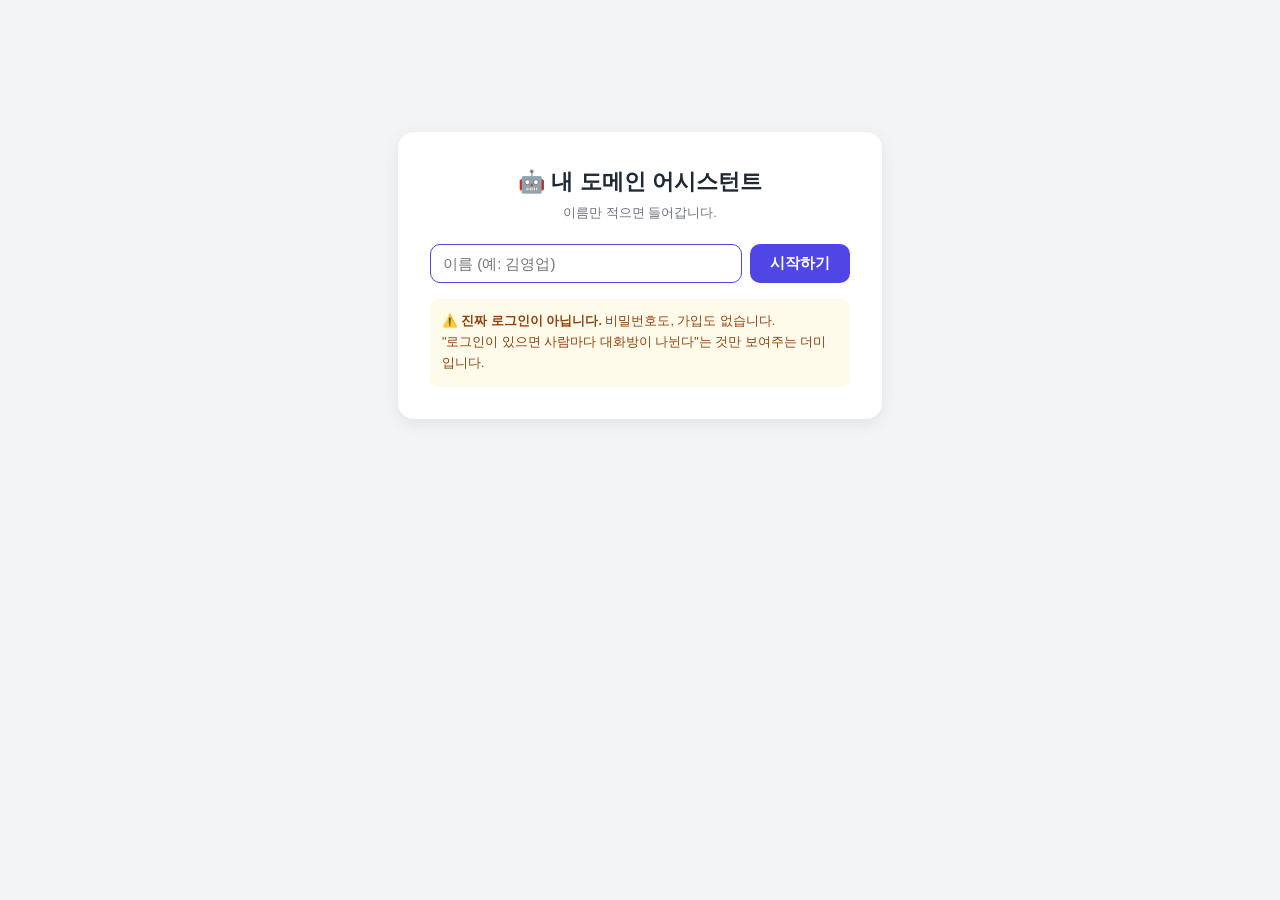
==== 02-web/02-web-goal/example/index.html @ 16787543 "2단계 웹개발 전면 개편: 바이브코딩 문서 기반 단계별 실습으로 재구성 폴더를 docs/ (문서) · work/ (작업) · example/ (완성 예시) 셋으로 분리. 원우가 완" ====
<!DOCTYPE html>
<!--
  2-2단계 완성본 — 화면의 "뼈대"
  ================================================================
  ★ 2-1단계의 index.html에서 무엇이 늘었나

    ① 로그인 화면 <section id="login-view">   ← STEP 6에서 추가
    ② [새 대화] 버튼                          ← STEP 6에서 추가
    ③ 나머지는 그대로

  대화 영역 안의 "진행 과정"과 "근거 칩"은 여기 없습니다.
  서버가 준 데이터를 보고 script.js가 그때그때 만들어 붙입니다.

  ★ 요점: 백엔드에 에이전트가 들어왔지만 HTML은 거의 그대로입니다.
    화면과 두뇌는 정말로 분리되어 있습니다.
-->
<html lang="ko">
<head>
  <meta charset="UTF-8">
  <meta name="viewport" content="width=device-width, initial-scale=1.0">
  <title>내 도메인 어시스턴트</title>
  <link rel="stylesheet" href="style.css">
</head>
<body>

  <!-- ═══ 화면 1. 로그인 (STEP 6에서 추가) ════════════════════ -->
  <section id="login-view" class="login">
    <h1>🤖 내 도메인 어시스턴트</h1>
    <p class="subtitle">이름만 적으면 들어갑니다.</p>

    <form id="login-form" class="login-form">
      <input id="login-name" type="text" placeholder="이름 (예: 김영업)" autocomplete="off">
      <button type="submit">시작하기</button>
    </form>

    <p class="hint">
      ⚠️ <b>진짜 로그인이 아닙니다.</b> 비밀번호도, 가입도 없습니다.<br>
      "로그인이 있으면 사람마다 대화방이 나뉜다"는 것만 보여주는 더미입니다.
    </p>
  </section>


  <!-- ═══ 화면 2. 채팅 ═══════════════════════════════════════ -->
  <main id="chat-view" class="chat hidden">

    <header class="chat-header">
      <div>
        <h1>🤖 내 도메인 어시스턴트</h1>
        <p class="subtitle" id="who">—</p>
      </div>
      <!-- STEP 6에서 추가 — 이 대화방을 비웁니다 -->
      <button id="new-chat" class="ghost" type="button">새 대화</button>
    </header>

    <!-- 대화가 쌓이는 곳. script.js가 채웁니다 -->
    <div id="messages" class="messages"></div>

    <form id="chat-form" class="composer">
      <textarea
        id="input"
        rows="2"
        placeholder="예) B-2041 언제 들어와?   /   품번 목록 보여줘"></textarea>
      <button id="send" type="submit">보내기</button>
    </form>

  </main>

  <script src="script.js"></script>

</body>
</html>
---- 02-web/02-web-goal/example/style.css ----
/*
  2-2단계 완성본 — 화면 "꾸미기"
  ================================================================
  ★ 2-1단계의 style.css를 그대로 가져와 아래 세 덩어리만 덧붙였습니다.

    ① 로그인 화면            (STEP 6)
    ② 진행 과정 접기/펴기     (STEP 2)  ← 에이전트가 밟은 단계
    ③ 근거 칩                (STEP 4)  ← 답변이 어디서 나왔는지

  위쪽 절반(색·배경·말풍선·입력창)은 2-1단계와 한 글자도 다르지 않습니다.
*/

:root {
  --main-color: #4f46e5;
  --bg-color: #f3f4f6;
  --card-color: #ffffff;
  --text-color: #1f2937;
  --bot-bubble: #f3f4f6;
  --line-color: #e5e7eb;
  --step-color: #7c3aed;    /* 진행 과정 강조색 */
}

body {
  margin: 0;
  padding: 24px 16px;
  background: var(--bg-color);
  color: var(--text-color);
  font-family: "Segoe UI", "맑은 고딕", sans-serif;
  line-height: 1.6;
}

.hidden { display: none !important; }


/* ══ ① 로그인 화면 (STEP 6에서 추가) ═══════════════════════════ */
.login {
  max-width: 420px;
  margin: 12vh auto 0;
  padding: 32px;
  background: var(--card-color);
  border-radius: 16px;
  box-shadow: 0 4px 16px rgba(0, 0, 0, 0.08);
  text-align: center;
}

.login h1 { margin: 0 0 4px; font-size: 22px; }

.login-form {
  display: flex;
  gap: 8px;
  margin: 20px 0 16px;
}

.login-form input {
  flex: 1;
  box-sizing: border-box;
  padding: 10px 12px;
  border: 1px solid #d1d5db;
  border-radius: 10px;
  font-family: inherit;
  font-size: 15px;
}

.login-form input:focus {
  outline: none;
  border-color: var(--main-color);
}

.hint {
  margin: 0;
  padding: 12px;
  background: #fffbeb;
  border-radius: 8px;
  color: #92400e;
  font-size: 12.5px;
  line-height: 1.7;
  text-align: left;
}


/* ══ 채팅창 — 2-1단계와 동일 ═══════════════════════════════════ */
.chat {
  max-width: 680px;
  height: calc(100vh - 48px);
  margin: 0 auto;
  background: var(--card-color);
  border-radius: 16px;
  box-shadow: 0 4px 16px rgba(0, 0, 0, 0.08);
  display: flex;
  flex-direction: column;
  overflow: hidden;
}

.chat-header {
  display: flex;
  align-items: center;
  justify-content: space-between;
  gap: 12px;
  padding: 16px 24px;
  border-bottom: 1px solid var(--line-color);
}

.chat-header h1 { margin: 0 0 2px; font-size: 19px; }

.subtitle { margin: 0; color: #6b7280; font-size: 13px; }

/* 테두리만 있는 보조 버튼 — [새 대화] */
button.ghost {
  padding: 6px 14px;
  background: transparent;
  color: #6b7280;
  border: 1px solid var(--line-color);
  border-radius: 8px;
  font-size: 13px;
  font-weight: 500;
}

button.ghost:hover { background: var(--bg-color); opacity: 1; }

.messages {
  flex: 1;
  overflow-y: auto;
  padding: 20px 24px;
  display: flex;
  flex-direction: column;
  gap: 14px;
}

.bubble {
  max-width: 78%;
  padding: 10px 14px;
  border-radius: 14px;
  white-space: pre-wrap;
  word-break: break-word;
  font-size: 15px;
}

.bubble.me {
  align-self: flex-end;
  background: var(--main-color);
  color: white;
  border-bottom-right-radius: 4px;
}

.bubble.bot {
  background: var(--bot-bubble);
  color: var(--text-color);
  border-bottom-left-radius: 4px;
}

.bubble.error {
  align-self: flex-start;
  background: #fef2f2;
  color: #991b1b;
  border-bottom-left-radius: 4px;
}

.bubble.pending { opacity: 0.55; }

.empty {
  margin: auto;
  color: #9ca3af;
  font-size: 14px;
  text-align: center;
}

/* 답변 한 덩어리 = 말풍선 + 근거 칩 + 진행 과정 */
.bot-block {
  align-self: flex-start;
  max-width: 88%;
  display: flex;
  flex-direction: column;
  gap: 6px;
}

.bot-block .bubble { max-width: 100%; }


/* ══ ③ 근거 칩 (STEP 4에서 추가) ═══════════════════════════════
   서버가 sources로 준 값을 그대로 붙입니다.
   "AI가 지어낸 말인가, 우리 데이터에서 나온 말인가"를 구분하는 장치입니다. */
.sources {
  display: flex;
  flex-wrap: wrap;
  gap: 6px;
  padding-left: 2px;
}

.chip {
  padding: 2px 10px;
  background: #eef2ff;
  border: 1px solid #c7d2fe;
  border-radius: 999px;
  color: #4338ca;
  font-size: 11.5px;
  white-space: nowrap;
}


/* ══ ② 진행 과정 접기/펴기 (STEP 2에서 추가) ═══════════════════
   <details>는 브라우저가 이미 아는 태그입니다.
   접었다 폈다 하는 데 JavaScript가 한 줄도 필요 없습니다. */
.steps {
  border: 1px dashed #ddd6fe;
  border-radius: 10px;
  background: #faf5ff;
  font-size: 12.5px;
}

.steps > summary {
  padding: 6px 12px;
  color: var(--step-color);
  cursor: pointer;
  list-style: none;
  user-select: none;
}

.steps > summary::-webkit-details-marker { display: none; }
.steps > summary::before { content: "▸ "; }
.steps[open] > summary::before { content: "▾ "; }

.steps ol {
  margin: 0;
  padding: 0 12px 10px 30px;
  color: #6b21a8;
}

.steps li { margin: 2px 0; }

/* 노드 이름 배지 — think / action */
.node {
  display: inline-block;
  min-width: 52px;
  margin-right: 6px;
  padding: 0 6px;
  border-radius: 4px;
  background: #ede9fe;
  color: var(--step-color);
  font-size: 11px;
  font-weight: 600;
  text-align: center;
}

.node.action { background: #fef3c7; color: #92400e; }


/* ══ 입력 영역 — 2-1단계와 동일 ═══════════════════════════════ */
.composer {
  display: flex;
  gap: 8px;
  padding: 16px 24px;
  border-top: 1px solid var(--line-color);
  background: var(--card-color);
}

textarea {
  flex: 1;
  box-sizing: border-box;
  padding: 10px 12px;
  border: 1px solid #d1d5db;
  border-radius: 10px;
  font-family: inherit;
  font-size: 15px;
  resize: none;
}

textarea:focus { outline: none; border-color: var(--main-color); }

button {
  padding: 0 20px;
  background: var(--main-color);
  color: white;
  border: none;
  border-radius: 10px;
  font-size: 15px;
  font-weight: 600;
  cursor: pointer;
  white-space: nowrap;
}

button:hover { opacity: 0.9; }

button:disabled { background: #9ca3af; cursor: not-allowed; }
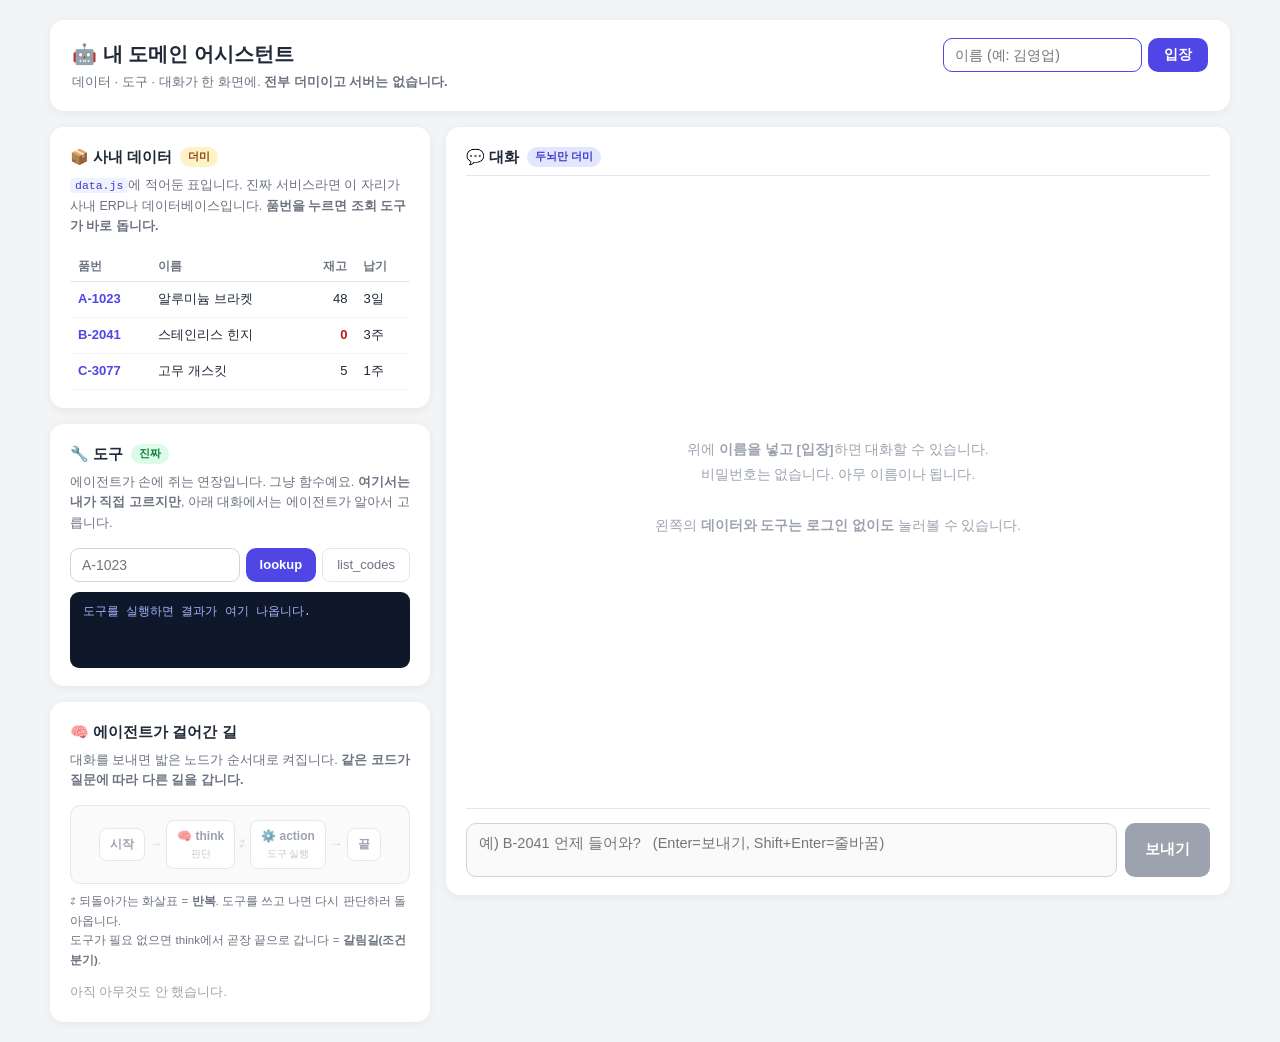
==== commit 85fc9b2e: "2단계 예제를 서버 없이 도는 것으로 되돌림 + 2-2를 한 화면으로 재구성 2-1에 서버를 넣은 것이 원칙 위반이었다. 2단계의 약속은 "브라우저 안에서 끝난다"인데 두 예제 모" ====
--- a/02-web/02-web-goal/example/index.html
+++ b/02-web/02-web-goal/example/index.html
@@ -1,71 +1,150 @@
 <!DOCTYPE html>
 <!--
-  2-2단계 완성본 — 화면의 "뼈대"
+  2-2단계 완성본 — 에이전트 껍데기 (한 화면)
   ================================================================
-  ★ 2-1단계의 index.html에서 무엇이 늘었나
+  ★ 화면 하나에 네 덩어리가 다 나와 있습니다. 눌러보면서 익히라고 이렇게 폈습니다.
 
-    ① 로그인 화면 <section id="login-view">   ← STEP 6에서 추가
-    ② [새 대화] 버튼                          ← STEP 6에서 추가
-    ③ 나머지는 그대로
+    ① 📦 사내 데이터   data.js의 표 그대로.  품번을 누르면 도구가 바로 돕니다
+    ② 🔧 도구          에이전트가 쥐는 연장.  직접 눌러 실행해볼 수 있습니다
+    ③ 💬 대화          같은 도구를 에이전트가 "알아서" 골라 쓰는 자리
+    ④ 🧠 그래프        방금 에이전트가 어느 노드를 어떤 순서로 밟았는지
 
-  대화 영역 안의 "진행 과정"과 "근거 칩"은 여기 없습니다.
-  서버가 준 데이터를 보고 script.js가 그때그때 만들어 붙입니다.
+  ★ ②와 ③을 비교하는 게 이 화면의 핵심입니다.
 
-  ★ 요점: 백엔드에 에이전트가 들어왔지만 HTML은 거의 그대로입니다.
-    화면과 두뇌는 정말로 분리되어 있습니다.
+      ② 도구를 내가 고른다  → 프로그램
+      ③ 도구를 쟤가 고른다  → 에이전트
+
+    같은 lookup() 함수를, 왼쪽에서는 내가 누르고 오른쪽에서는 에이전트가 부릅니다.
+    그 차이 하나가 "챗봇"과 "에이전트"를 가릅니다.
+
+  ★ 서버가 없습니다. 이 파일을 더블클릭하면 그걸로 끝입니다.
+    설치도, 터미널도, 계정도, 인터넷도 필요 없습니다.
 -->
 <html lang="ko">
 <head>
   <meta charset="UTF-8">
   <meta name="viewport" content="width=device-width, initial-scale=1.0">
-  <title>내 도메인 어시스턴트</title>
+  <title>내 도메인 어시스턴트 — 에이전트 껍데기</title>
   <link rel="stylesheet" href="style.css">
 </head>
 <body>
 
-  <!-- ═══ 화면 1. 로그인 (STEP 6에서 추가) ════════════════════ -->
-  <section id="login-view" class="login">
-    <h1>🤖 내 도메인 어시스턴트</h1>
-    <p class="subtitle">이름만 적으면 들어갑니다.</p>
+<div class="app">
 
-    <form id="login-form" class="login-form">
-      <input id="login-name" type="text" placeholder="이름 (예: 김영업)" autocomplete="off">
-      <button type="submit">시작하기</button>
-    </form>
+  <!-- ═══ 머리말 + 로그인 ═══════════════════════════════════════ -->
+  <header class="app-header">
+    <div>
+      <h1>🤖 내 도메인 어시스턴트</h1>
+      <p class="subtitle">데이터 · 도구 · 대화가 한 화면에. <b>전부 더미이고 서버는 없습니다.</b></p>
+    </div>
 
-    <p class="hint">
-      ⚠️ <b>진짜 로그인이 아닙니다.</b> 비밀번호도, 가입도 없습니다.<br>
-      "로그인이 있으면 사람마다 대화방이 나뉜다"는 것만 보여주는 더미입니다.
-    </p>
-  </section>
+    <div class="session">
+      <!-- 로그인 — 이름만 적으면 통과하는 더미입니다.
+           ⚠️ 어디에도 저장하지 않습니다. 새로고침하거나 창을 닫으면 바로 풀립니다. -->
+      <form id="login-form" class="login-form">
+        <input id="login-name" type="text" placeholder="이름 (예: 김영업)" autocomplete="off">
+        <button type="submit">입장</button>
+      </form>
+
+      <div id="who-box" class="who-box hidden">
+        <span id="who" class="who"></span>
+        <button id="new-chat" class="ghost" type="button">새 대화</button>
+        <button id="logout" class="ghost" type="button">나가기</button>
+      </div>
+    </div>
+  </header>
 
 
-  <!-- ═══ 화면 2. 채팅 ═══════════════════════════════════════ -->
-  <main id="chat-view" class="chat hidden">
+  <main class="grid">
 
-    <header class="chat-header">
-      <div>
-        <h1>🤖 내 도메인 어시스턴트</h1>
-        <p class="subtitle" id="who">—</p>
+    <!-- ═══ ① 사내 데이터 ═══════════════════════════════════════ -->
+    <section class="panel">
+      <h2>📦 사내 데이터 <span class="tag fake">더미</span></h2>
+      <p class="panel-hint">
+        <code>data.js</code>에 적어둔 표입니다. 진짜 서비스라면 이 자리가
+        사내 ERP나 데이터베이스입니다. <b>품번을 누르면 조회 도구가 바로 돕니다.</b>
+      </p>
+      <table class="table">
+        <thead>
+          <tr><th>품번</th><th>이름</th><th class="num">재고</th><th>납기</th></tr>
+        </thead>
+        <tbody id="inventory"></tbody>
+      </table>
+    </section>
+
+
+    <!-- ═══ ② 도구 ══════════════════════════════════════════════ -->
+    <section class="panel">
+      <h2>🔧 도구 <span class="tag real">진짜</span></h2>
+      <p class="panel-hint">
+        에이전트가 손에 쥐는 연장입니다. 그냥 함수예요.
+        <b>여기서는 내가 직접 고르지만</b>, 아래 대화에서는 에이전트가 알아서 고릅니다.
+      </p>
+
+      <div class="tool-row">
+        <input id="tool-code" type="text" placeholder="A-1023" autocomplete="off">
+        <button id="run-lookup" type="button">lookup</button>
+        <button id="run-list" class="ghost" type="button">list_codes</button>
       </div>
-      <!-- STEP 6에서 추가 — 이 대화방을 비웁니다 -->
-      <button id="new-chat" class="ghost" type="button">새 대화</button>
-    </header>
 
-    <!-- 대화가 쌓이는 곳. script.js가 채웁니다 -->
-    <div id="messages" class="messages"></div>
+      <pre id="tool-result" class="tool-result">도구를 실행하면 결과가 여기 나옵니다.</pre>
+    </section>
 
-    <form id="chat-form" class="composer">
-      <textarea
-        id="input"
-        rows="2"
-        placeholder="예) B-2041 언제 들어와?   /   품번 목록 보여줘"></textarea>
-      <button id="send" type="submit">보내기</button>
-    </form>
+
+    <!-- ═══ ④ 그래프 ════════════════════════════════════════════ -->
+    <section class="panel">
+      <h2>🧠 에이전트가 걸어간 길</h2>
+      <p class="panel-hint">
+        대화를 보내면 밟은 노드가 순서대로 켜집니다.
+        <b>같은 코드가 질문에 따라 다른 길을 갑니다.</b>
+      </p>
+
+      <!-- 그래프 그림 — agent.js의 구조를 그대로 그린 것입니다 -->
+      <div class="graph">
+        <span class="gnode" id="g-start">시작</span>
+        <span class="garrow">→</span>
+        <span class="gnode think" id="g-think">🧠 think<small>판단</small></span>
+        <span class="garrow" id="g-branch">⇄</span>
+        <span class="gnode action" id="g-action">⚙️ action<small>도구 실행</small></span>
+        <span class="garrow">→</span>
+        <span class="gnode" id="g-end">끝</span>
+      </div>
+      <p class="graph-note">
+        ⇄ 되돌아가는 화살표 = <b>반복</b>. 도구를 쓰고 나면 다시 판단하러 돌아옵니다.<br>
+        도구가 필요 없으면 think에서 곧장 끝으로 갑니다 = <b>갈림길(조건 분기)</b>.
+      </p>
+
+      <ol id="trace" class="trace"></ol>
+    </section>
+
+
+    <!-- ═══ ③ 대화 ══════════════════════════════════════════════ -->
+    <section class="panel chat-panel">
+      <h2>💬 대화 <span class="tag half">두뇌만 더미</span></h2>
+
+      <div id="messages" class="messages"></div>
+
+      <form id="chat-form" class="composer">
+        <textarea
+          id="input"
+          rows="2"
+          placeholder="예) B-2041 언제 들어와?   (Enter=보내기, Shift+Enter=줄바꿈)"></textarea>
+        <button id="send" type="submit">보내기</button>
+      </form>
+    </section>
 
   </main>
+</div>
 
-  <script src="script.js"></script>
+<!-- ⚠️ 순서가 중요합니다. 아래에서 위를 부르기 때문에 위가 먼저 읽혀야 합니다.
+     data.js  → 더미 사내 데이터 (재고표 · 사용자)
+     brain.js → 판단 (여기가 나중에 진짜 LLM이 들어갈 자리)
+     agent.js → 그래프 + 도구 + 화면이 부르는 Backend
+     script.js → 화면 동작 -->
+<script src="data.js"></script>
+<script src="brain.js"></script>
+<script src="agent.js"></script>
+<script src="script.js"></script>
 
 </body>
 </html>
--- a/02-web/02-web-goal/example/style.css
+++ b/02-web/02-web-goal/example/style.css
@@ -1,13 +1,14 @@
 /*
   2-2단계 완성본 — 화면 "꾸미기"
   ================================================================
-  ★ 2-1단계의 style.css를 그대로 가져와 아래 세 덩어리만 덧붙였습니다.
-
-    ① 로그인 화면            (STEP 6)
-    ② 진행 과정 접기/펴기     (STEP 2)  ← 에이전트가 밟은 단계
-    ③ 근거 칩                (STEP 4)  ← 답변이 어디서 나왔는지
-
-  위쪽 절반(색·배경·말풍선·입력창)은 2-1단계와 한 글자도 다르지 않습니다.
+  ★ 2-1단계의 style.css를 그대로 가져와 아래를 덧붙였습니다.
+
+    ① 한 화면 배치 (grid)     네 덩어리를 한 페이지에 펼치기
+    ② 데이터 표 · 도구 패널
+    ③ 그래프 그림             밟은 노드가 켜지는 것
+    ④ 진행 과정 · 근거 칩      에이전트가 무슨 일을 했는지
+
+  말풍선·입력창·색은 2-1단계와 같습니다.
 */
 
 :root {
@@ -17,12 +18,15 @@
   --text-color: #1f2937;
   --bot-bubble: #f3f4f6;
   --line-color: #e5e7eb;
-  --step-color: #7c3aed;    /* 진행 과정 강조색 */
-}
+  --step-color: #7c3aed;    /* think 강조색 */
+  --act-color: #b45309;     /* action 강조색 */
+}
+
+* { box-sizing: border-box; }
 
 body {
   margin: 0;
-  padding: 24px 16px;
+  padding: 20px 16px;
   background: var(--bg-color);
   color: var(--text-color);
   font-family: "Segoe UI", "맑은 고딕", sans-serif;
@@ -31,99 +35,272 @@
 
 .hidden { display: none !important; }
 
-
-/* ══ ① 로그인 화면 (STEP 6에서 추가) ═══════════════════════════ */
-.login {
-  max-width: 420px;
-  margin: 12vh auto 0;
-  padding: 32px;
+code {
+  padding: 1px 5px;
+  background: #eef2ff;
+  border-radius: 4px;
+  color: #4338ca;
+  font-size: 0.92em;
+}
+
+
+/* ══ ① 전체 배치 ═════════════════════════════════════════════ */
+.app {
+  max-width: 1180px;
+  margin: 0 auto;
+}
+
+.app-header {
+  display: flex;
+  align-items: flex-start;
+  justify-content: space-between;
+  flex-wrap: wrap;
+  gap: 12px;
+  margin-bottom: 16px;
+  padding: 18px 22px;
   background: var(--card-color);
-  border-radius: 16px;
-  box-shadow: 0 4px 16px rgba(0, 0, 0, 0.08);
-  text-align: center;
-}
-
-.login h1 { margin: 0 0 4px; font-size: 22px; }
-
-.login-form {
-  display: flex;
+  border-radius: 14px;
+  box-shadow: 0 2px 10px rgba(0, 0, 0, 0.06);
+}
+
+.app-header h1 { margin: 0 0 2px; font-size: 20px; }
+.subtitle { margin: 0; color: #6b7280; font-size: 13px; }
+
+/* 왼쪽 = 데이터·도구·그래프,  오른쪽 = 대화 (키가 큰 쪽) */
+.grid {
+  display: grid;
+  grid-template-columns: 380px 1fr;
+  gap: 16px;
+  align-items: start;
+}
+
+.panel {
+  padding: 18px 20px;
+  background: var(--card-color);
+  border-radius: 14px;
+  box-shadow: 0 2px 10px rgba(0, 0, 0, 0.06);
+}
+
+.panel h2 {
+  display: flex;
+  align-items: center;
   gap: 8px;
-  margin: 20px 0 16px;
-}
-
-.login-form input {
-  flex: 1;
-  box-sizing: border-box;
-  padding: 10px 12px;
+  margin: 0 0 6px;
+  font-size: 15px;
+}
+
+.panel-hint {
+  margin: 0 0 14px;
+  color: #6b7280;
+  font-size: 12.5px;
+  line-height: 1.65;
+}
+
+/* 대화 패널은 오른쪽 칸 전체를 세로로 차지합니다 */
+.chat-panel {
+  grid-column: 2;
+  grid-row: 1 / span 3;
+  display: flex;
+  flex-direction: column;
+  height: calc(100vh - 132px);
+  min-height: 520px;
+}
+
+/* 화면이 좁으면 한 줄로 쌓습니다 */
+@media (max-width: 900px) {
+  .grid { grid-template-columns: 1fr; }
+  .chat-panel { grid-column: 1; grid-row: auto; height: 70vh; }
+}
+
+/* 진짜 / 가짜 딱지 — 이 수업에서 제일 중요한 구분입니다 */
+.tag {
+  padding: 1px 8px;
+  border-radius: 999px;
+  font-size: 11px;
+  font-weight: 600;
+}
+
+.tag.real { background: #dcfce7; color: #15803d; }
+.tag.fake { background: #fef3c7; color: #92400e; }
+.tag.half { background: #e0e7ff; color: #4338ca; }
+
+
+/* ══ 로그인 (더미) ════════════════════════════════════════════ */
+.session { display: flex; align-items: center; }
+
+.login-form { display: flex; gap: 6px; }
+
+.login-form input,
+.tool-row input {
+  padding: 8px 11px;
   border: 1px solid #d1d5db;
-  border-radius: 10px;
+  border-radius: 9px;
   font-family: inherit;
-  font-size: 15px;
-}
-
-.login-form input:focus {
+  font-size: 14px;
+}
+
+.login-form input:focus,
+.tool-row input:focus {
   outline: none;
   border-color: var(--main-color);
 }
 
-.hint {
-  margin: 0;
-  padding: 12px;
-  background: #fffbeb;
-  border-radius: 8px;
-  color: #92400e;
-  font-size: 12.5px;
-  line-height: 1.7;
-  text-align: left;
-}
-
-
-/* ══ 채팅창 — 2-1단계와 동일 ═══════════════════════════════════ */
-.chat {
-  max-width: 680px;
-  height: calc(100vh - 48px);
-  margin: 0 auto;
-  background: var(--card-color);
-  border-radius: 16px;
-  box-shadow: 0 4px 16px rgba(0, 0, 0, 0.08);
-  display: flex;
-  flex-direction: column;
-  overflow: hidden;
-}
-
-.chat-header {
-  display: flex;
-  align-items: center;
-  justify-content: space-between;
-  gap: 12px;
-  padding: 16px 24px;
-  border-bottom: 1px solid var(--line-color);
-}
-
-.chat-header h1 { margin: 0 0 2px; font-size: 19px; }
-
-.subtitle { margin: 0; color: #6b7280; font-size: 13px; }
-
-/* 테두리만 있는 보조 버튼 — [새 대화] */
+.login-form button { padding: 0 16px; font-size: 14px; }
+
+.who-box { display: flex; align-items: center; gap: 8px; }
+.who { color: #374151; font-size: 13px; font-weight: 600; }
+
+/* 테두리만 있는 보조 버튼 */
 button.ghost {
-  padding: 6px 14px;
+  padding: 6px 12px;
   background: transparent;
   color: #6b7280;
   border: 1px solid var(--line-color);
   border-radius: 8px;
+  font-size: 12.5px;
+  font-weight: 500;
+}
+
+button.ghost:hover { background: var(--bg-color); opacity: 1; }
+
+
+/* ══ ② 데이터 표 ═════════════════════════════════════════════ */
+.table {
+  width: 100%;
+  border-collapse: collapse;
   font-size: 13px;
-  font-weight: 500;
-}
-
-button.ghost:hover { background: var(--bg-color); opacity: 1; }
-
+}
+
+.table th {
+  padding: 6px 8px;
+  border-bottom: 1px solid var(--line-color);
+  color: #6b7280;
+  font-size: 11.5px;
+  font-weight: 600;
+  text-align: left;
+}
+
+.table td {
+  padding: 7px 8px;
+  border-bottom: 1px solid #f3f4f6;
+}
+
+.table .num { text-align: right; }
+
+/* 품번 칸 — 누르면 도구가 돕니다 */
+.table tr.row:hover { background: #f9fafb; cursor: pointer; }
+.table .code { color: var(--main-color); font-weight: 600; }
+
+/* 재고 0 — 눈에 띄게 */
+.table .zero { color: #b91c1c; font-weight: 600; }
+
+
+/* ══ ② 도구 패널 ═════════════════════════════════════════════ */
+.tool-row {
+  display: flex;
+  gap: 6px;
+  margin-bottom: 10px;
+}
+
+.tool-row input { flex: 1; min-width: 0; }
+.tool-row button { padding: 0 14px; font-size: 13px; }
+
+.tool-result {
+  margin: 0;
+  padding: 11px 13px;
+  min-height: 76px;
+  max-height: 200px;
+  overflow-y: auto;
+  background: #0f172a;
+  border-radius: 9px;
+  color: #a5b4fc;
+  font-family: Consolas, "D2Coding", monospace;
+  font-size: 12px;
+  line-height: 1.65;
+  white-space: pre-wrap;
+  word-break: break-word;
+}
+
+
+/* ══ ③ 그래프 그림 ═══════════════════════════════════════════ */
+.graph {
+  display: flex;
+  align-items: center;
+  justify-content: center;
+  flex-wrap: wrap;
+  gap: 4px;
+  padding: 14px 6px;
+  background: #fafafa;
+  border: 1px solid var(--line-color);
+  border-radius: 10px;
+}
+
+.gnode {
+  display: flex;
+  flex-direction: column;
+  align-items: center;
+  padding: 6px 10px;
+  border: 1px solid var(--line-color);
+  border-radius: 8px;
+  background: var(--card-color);
+  color: #9ca3af;
+  font-size: 12px;
+  font-weight: 600;
+  transition: all 0.25s;
+}
+
+.gnode small { color: #c4c9d2; font-size: 10px; font-weight: 500; }
+
+.garrow { color: #d1d5db; font-size: 13px; transition: color 0.25s; }
+
+/* 지금 밟고 있는 노드 */
+.gnode.think.on {
+  border-color: var(--step-color);
+  background: #f5f3ff;
+  color: var(--step-color);
+}
+.gnode.think.on small { color: var(--step-color); }
+
+.gnode.action.on {
+  border-color: var(--act-color);
+  background: #fffbeb;
+  color: var(--act-color);
+}
+.gnode.action.on small { color: var(--act-color); }
+
+.gnode.on:not(.think):not(.action) { border-color: #9ca3af; color: #4b5563; }
+
+.garrow.on { color: var(--step-color); }
+
+.graph-note {
+  margin: 8px 0 12px;
+  color: #6b7280;
+  font-size: 11.5px;
+  line-height: 1.7;
+}
+
+/* 밟은 단계 목록 */
+.trace {
+  margin: 0;
+  padding-left: 20px;
+  color: #4b5563;
+  font-size: 12.5px;
+  min-height: 22px;
+}
+
+.trace li { margin: 3px 0; }
+.trace .muted { color: #9ca3af; list-style: none; margin-left: -20px; }
+
+
+/* ══ ④ 대화 ══════════════════════════════════════════════════ */
 .messages {
   flex: 1;
   overflow-y: auto;
-  padding: 20px 24px;
+  padding: 4px 2px 12px;
   display: flex;
   flex-direction: column;
   gap: 14px;
+  border-top: 1px solid var(--line-color);
 }
 
 .bubble {
@@ -132,7 +309,7 @@
   border-radius: 14px;
   white-space: pre-wrap;
   word-break: break-word;
-  font-size: 15px;
+  font-size: 14.5px;
 }
 
 .bubble.me {
@@ -148,20 +325,14 @@
   border-bottom-left-radius: 4px;
 }
 
-.bubble.error {
-  align-self: flex-start;
-  background: #fef2f2;
-  color: #991b1b;
-  border-bottom-left-radius: 4px;
-}
-
 .bubble.pending { opacity: 0.55; }
 
 .empty {
   margin: auto;
   color: #9ca3af;
-  font-size: 14px;
+  font-size: 13.5px;
   text-align: center;
+  line-height: 1.9;
 }
 
 /* 답변 한 덩어리 = 말풍선 + 근거 칩 + 진행 과정 */
@@ -176,9 +347,7 @@
 .bot-block .bubble { max-width: 100%; }
 
 
-/* ══ ③ 근거 칩 (STEP 4에서 추가) ═══════════════════════════════
-   서버가 sources로 준 값을 그대로 붙입니다.
-   "AI가 지어낸 말인가, 우리 데이터에서 나온 말인가"를 구분하는 장치입니다. */
+/* 근거 칩 — "AI가 지어낸 말인가, 우리 데이터에서 나온 말인가" */
 .sources {
   display: flex;
   flex-wrap: wrap;
@@ -197,8 +366,7 @@
 }
 
 
-/* ══ ② 진행 과정 접기/펴기 (STEP 2에서 추가) ═══════════════════
-   <details>는 브라우저가 이미 아는 태그입니다.
+/* 진행 과정 접기/펴기 — <details>는 브라우저가 이미 아는 태그입니다.
    접었다 폈다 하는 데 JavaScript가 한 줄도 필요 없습니다. */
 .steps {
   border: 1px dashed #ddd6fe;
@@ -241,26 +409,24 @@
   text-align: center;
 }
 
-.node.action { background: #fef3c7; color: #92400e; }
-
-
-/* ══ 입력 영역 — 2-1단계와 동일 ═══════════════════════════════ */
+.node.action { background: #fef3c7; color: var(--act-color); }
+
+
+/* ══ 입력 영역 ═══════════════════════════════════════════════ */
 .composer {
   display: flex;
   gap: 8px;
-  padding: 16px 24px;
+  padding-top: 14px;
   border-top: 1px solid var(--line-color);
-  background: var(--card-color);
 }
 
 textarea {
   flex: 1;
-  box-sizing: border-box;
   padding: 10px 12px;
   border: 1px solid #d1d5db;
   border-radius: 10px;
   font-family: inherit;
-  font-size: 15px;
+  font-size: 14.5px;
   resize: none;
 }
 
@@ -272,7 +438,7 @@
   color: white;
   border: none;
   border-radius: 10px;
-  font-size: 15px;
+  font-size: 14.5px;
   font-weight: 600;
   cursor: pointer;
   white-space: nowrap;
